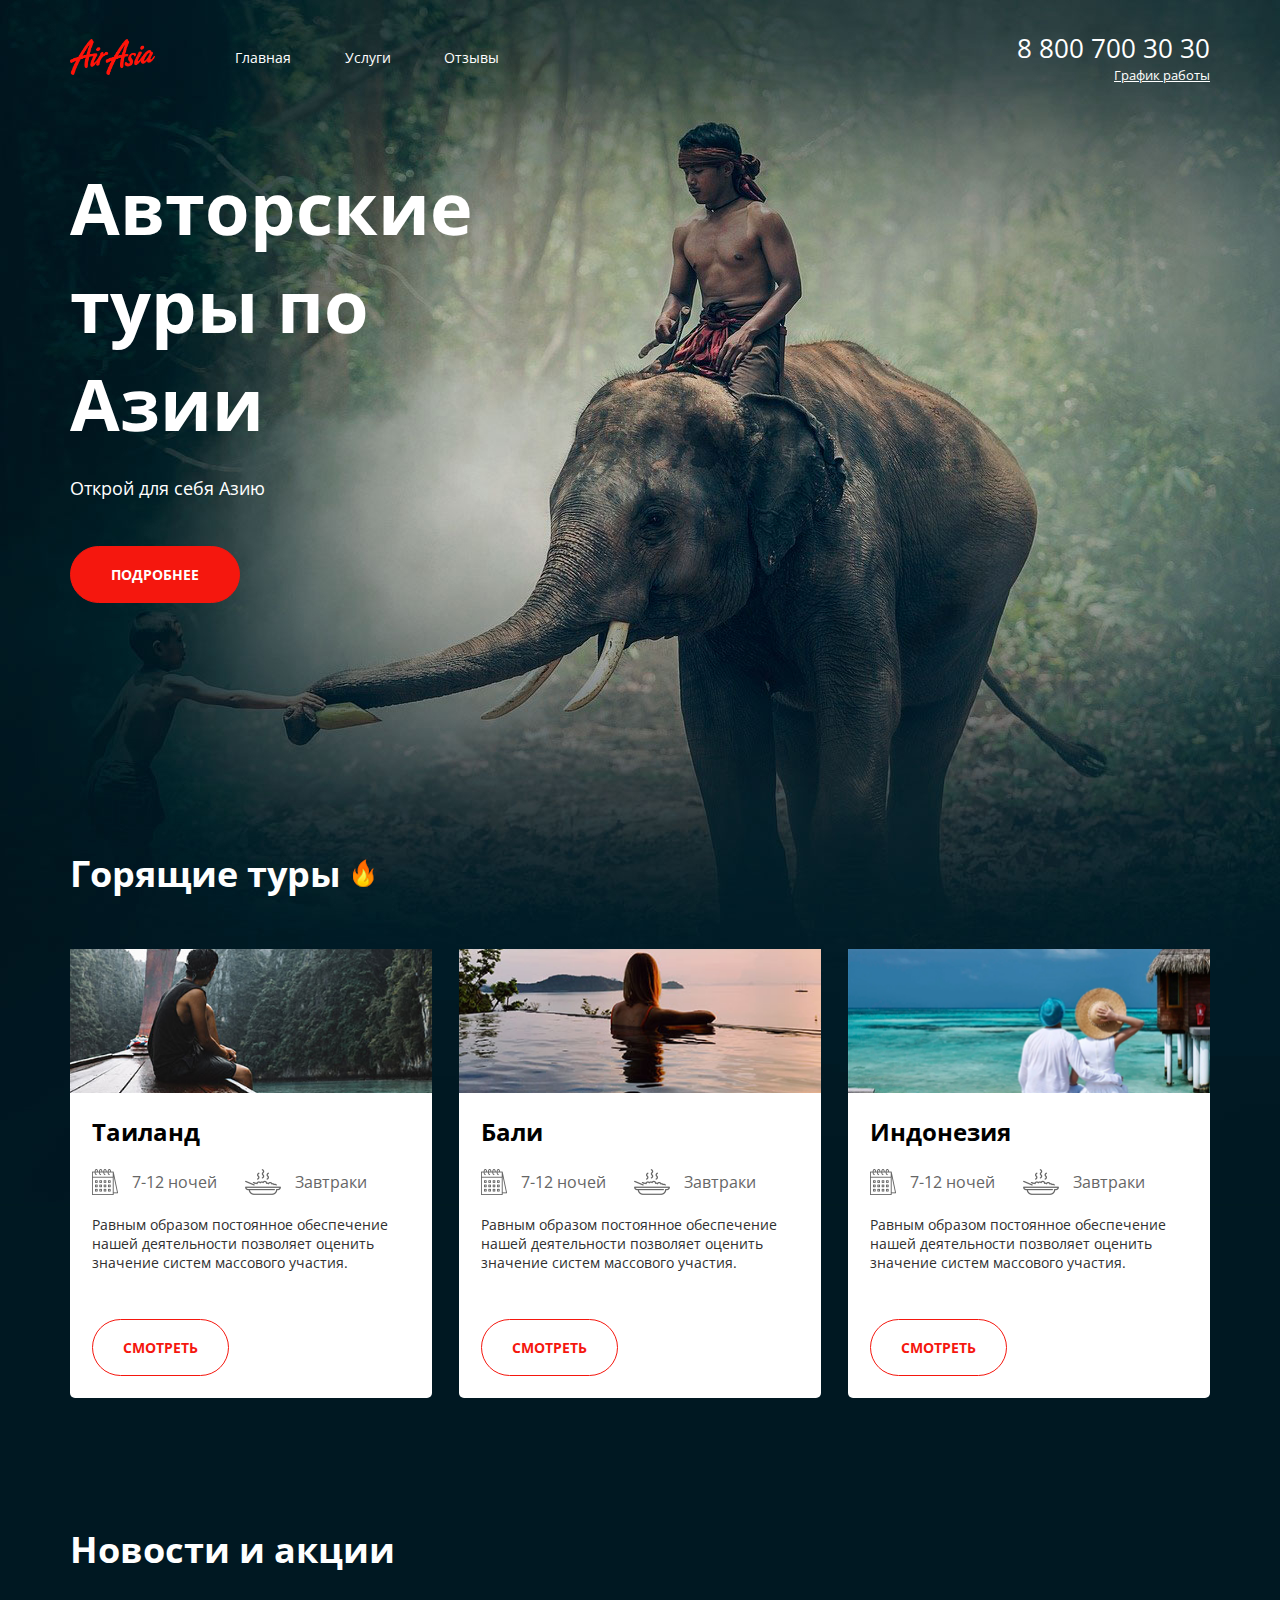
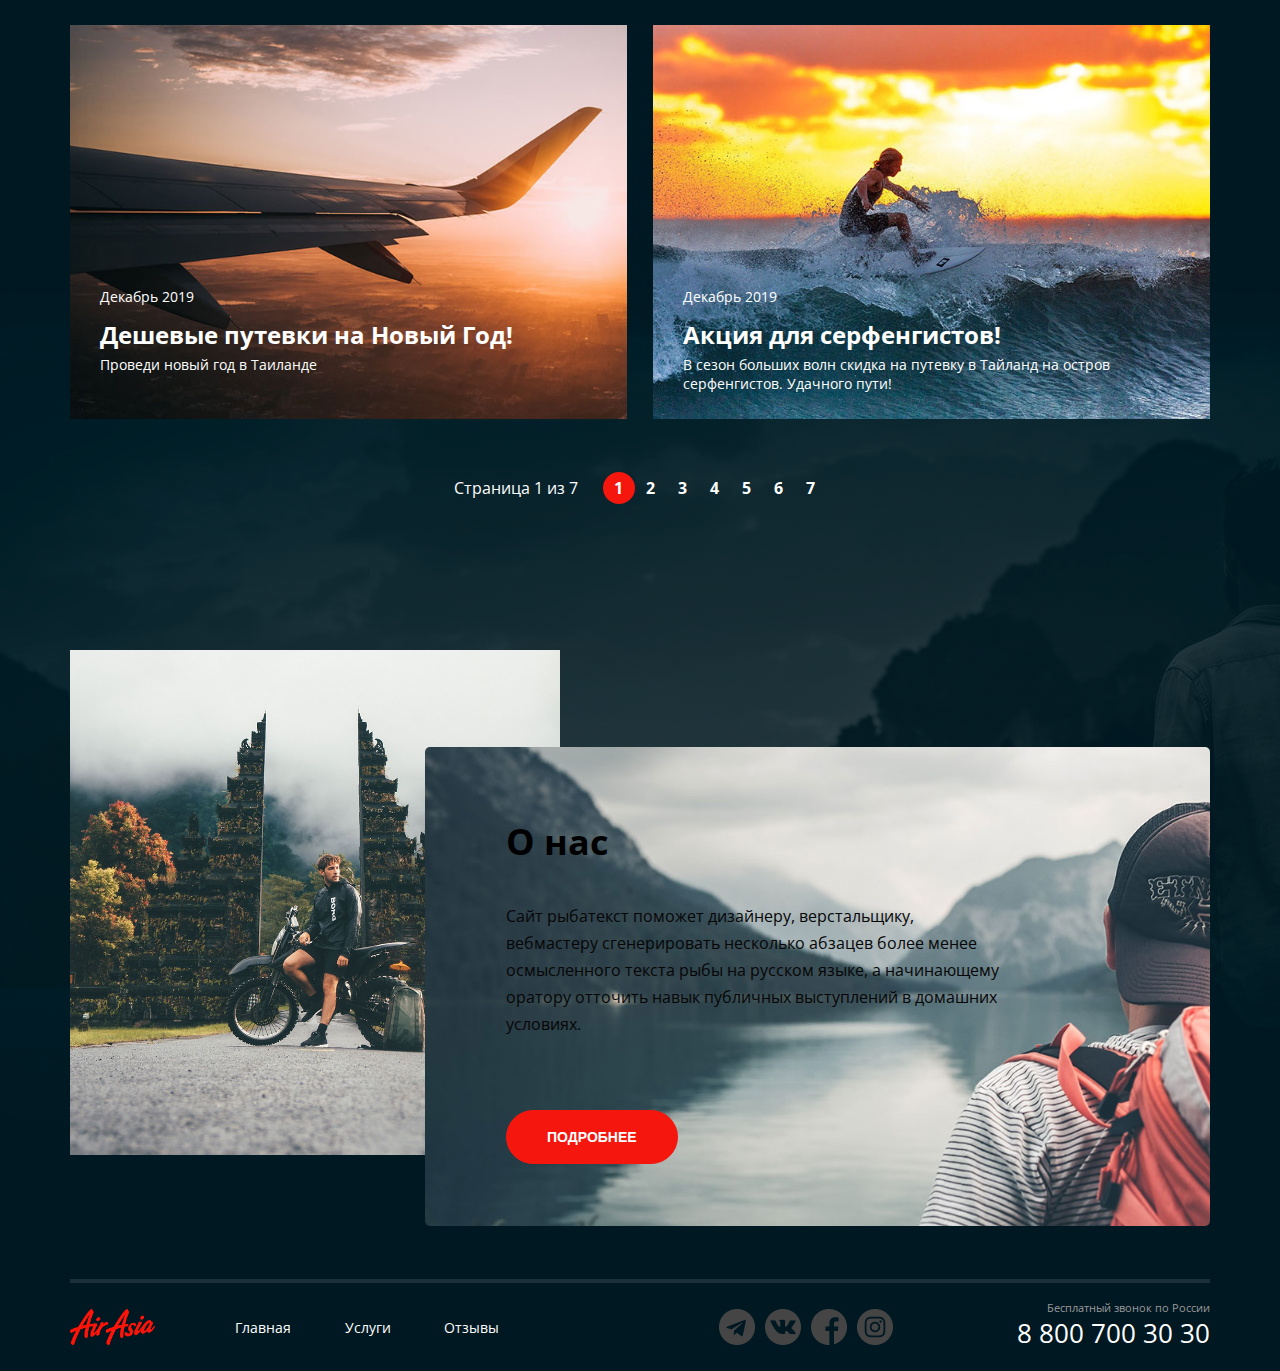
==== main.html @ 07a1208a "ТЗ#4 (работа над ошибками)" ====
<!DOCTYPE html>
<html lang="ru">

<head>
    <meta charset="UTF-8">
    <meta name="viewport" content="width=device-width, initial-scale=1.0">
    <link rel="preconnect" href="https://fonts.gstatic.com">
    <link href="https://fonts.googleapis.com/css2?family=Open+Sans:wght@400;700&display=swap" rel="stylesheet">
    <link rel="stylesheet" href="./CSS/main.css">
    <title>Главная | AirAsia</title>
</head>

<body>
    <div class="wrapper main-page-wrapper">
        <div class="wrapper__content">
            <header class="header">
                <div class="container header__container">
                    <div class="header__col">
                        <a href="./index.html" class="logo">
                            <img src="./img/logo.png" alt="logo company" class="logo__img">
                        </a>
                        <nav class="menu">
                            <ul class="menu__list">
                                <li class="menu__item">
                                    <a href="" class="menu__link menu__link--active">Главная</a>
                                </li>
                                <li class="menu__item">
                                    <a href="./services.html" class="menu__link menu__link--active">Услуги</a>
                                </li>
                                <li class="menu__item">
                                    <a href="./reviews.html" class="menu__link menu__link--active">Отзывы</a>
                                </li>
                            </ul>
                        </nav>
                    </div>
                    <div class="header__col">
                        <address class="header-contacts">
                            <a href="tel:+78007003030" class="header-contacts__phone">8 800 700 30 30</a>
                            <div class="header-contacts__link">График работы</div>
                        </address>
                    </div>
            </header>
            <main class="maincontent">
                <section class="welcome container">
                    <h1 class="welcome__title">Авторские туры по Азии</h1>
                    <div class="welcome__text">Открой для себя Азию</div>
                    <a href="#" class="welcome__button button">Подробнее</a>
                </section>
                <section class="offers container">
                    <h2 class="offers__container-title">Горящие туры</h2>
                    <ul class="offers__list">
                        <li class="offers__item">
                            <div class="offers__header">
                                <img src="./img/river.jpg" alt="river" class="offers__header-img">
                            </div>
                            <div class="offers__content">
                                <h3 class="offers__content-title">Таиланд</h3>
                                <div class="offers__features">
                                    <div class="offers__features-item">
                                        <img src="./img/calendar.png" alt="calendar" class="offers__features-icon">
                                        <div class="offers__features-text">7-12 ночей</div>
                                    </div>
                                    <div class="offers__features-item">
                                        <img src="./img/meal.png" alt="meal" class="offers__features-icon">
                                        <div class="offers__features-text">Завтраки</div>
                                    </div>
                                </div>
                                <p class="offers__text">
                                    Равным образом постоянное обеспечение нашей деятельности позволяет оценить значение
                                    систем массового участия.
                                </p>
                                <a href="#"
                                    class="offers__button offers__button--active button button_type_secondary">Смотреть</a>
                            </div>
                        </li>
                        <li class="offers__item">
                            <div class="offers__header">
                                <img src="./img/pool.jpg" alt="pool" class="offers__header-img">
                            </div>
                            <div class="offers__content">
                                <h3 class="offers__content-title">Бали</h3>
                                <div class="offers__features">
                                    <div class="offers__features-item">
                                        <img src="./img/calendar.png" alt="calendar" class="offers__features-icon">
                                        <div class="offers__features-text">7-12 ночей</div>
                                    </div>
                                    <div class="offers__features-item">
                                        <img src="./img/meal.png" alt="meal" class="offers__features-icon">
                                        <div class="offers__features-text">Завтраки</div>
                                    </div>
                                </div>
                                <p class="offers__text">
                                    Равным образом постоянное обеспечение нашей деятельности позволяет оценить значение
                                    систем массового участия.
                                </p>
                                <a href="#"
                                    class="offers__button offers__button--active button button_type_secondary">Смотреть</a>
                            </div>
                        </li>
                        <li class="offers__item">
                            <div class="offers__header">
                                <img src="./img/ocean.jpg" alt="ocean" class="offers__header-img">
                            </div>
                            <div class="offers__content">
                                <h3 class="offers__content-title">Индонезия</h3>
                                <div class="offers__features">
                                    <div class="offers__features-item">
                                        <img src="./img/calendar.png" alt="calendar" class="offers__features-icon">
                                        <div class="offers__features-text">7-12 ночей</div>
                                    </div>
                                    <div class="offers__features-item">
                                        <img src="./img/meal.png" alt="meal" class="offers__features-icon">
                                        <div class="offers__features-text">Завтраки</div>
                                    </div>
                                </div>
                                <p class="offers__text">
                                    Равным образом постоянное обеспечение нашей деятельности позволяет оценить значение
                                    систем массового участия.
                                </p>
                                <a href="#"
                                    class="offers__button offers__button--active button button_type_secondary">Смотреть</a>
                            </div>

                        </li>
                    </ul>
                </section>
                <section class="news container">
                    <h2 class="news__title-title">Новости и акции</h2>
                    <ul class="news__list">
                        <li class="news__item">
                            <img src="./img/plain.jpg" alt="airplane" class="news__img">
                            <div class="news__content">
                                <div class="news__text">Декабрь 2019</div>
                                <h3 class="news__title">Дешевые путевки на Новый Год!</h3>
                                <div class="news__text">Проведи новый год в Таиланде</div>
                            </div>
                        </li>
                        <li class="news__item">
                            <img src="./img/surfer.jpg" alt="surfing" class="news__img">
                            <div class="news__content">
                                <div class="news__text">Декабрь 2019</div>
                                <h3 class="news__title">Акция для серфенгистов!</h3>
                                <div class="news__text">В сезон больших волн скидка на путевку в Тайланд на остров
                                    серфенгистов. Удачного пути!</div>
                            </div>
                        </li>
                    </ul>
                    <div class="paginator">
                        <div class="paginator__display">Страница 1 из 7</div>
                        <a href="#" class="paginator__prev"></a>
                        <ul class="paginator__list">
                            <li class="paginator__item paginator__item--active">
                                <a href="#" class="paginator__link">1</a>
                            </li>
                            <li class="paginator__item"><a href="#" class="paginator__link">2</a></li>
                            <li class="paginator__item"><a href="#" class="paginator__link">3</a></li>
                            <li class="paginator__item"><a href="#" class="paginator__link">4</a></li>
                            <li class="paginator__item"><a href="#" class="paginator__link">5</a></li>
                            <li class="paginator__item"><a href="#" class="paginator__link">6</a></li>
                            <li class="paginator__item"><a href="#" class="paginator__link">7</a></li>
                        </ul>
                        <a href="#" class="paginator__next"></a>
                    </div>
                </section>
                <section class="about container">
                    <div class="about__content">
                        <h2 class="about__title">О нас</h2>
                        <div class="about__text">
                            Сайт рыбатекст поможет дизайнеру, верстальщику, вебмастеру сгенерировать
                            несколько
                            абзацев более менее осмысленного текста рыбы на русском языке, а начинающему
                            оратору
                            отточить навык публичных выступлений в домашних условиях.
                        </div>
                        <button class="about__button button">Подробнее</button>
                    </div>
                </section>
            </main>
        </div>
        <footer class="footer">
            <div class="container footer__container">
                <div class="footer__col">
                    <a href="#" class="logo">
                        <img src="./img/logo.png" alt="logo company" class="logo__img">
                    </a>
                    <nav class="menu">
                        <ul class="menu__list">
                            <li class="menu__item">
                                <a href="" class="menu__link menu__link--active">Главная</a>
                            </li>
                            <li class="menu__item">
                                <a href="./services.html" class="menu__link menu__link--active">Услуги</a>
                            </li>
                            <li class="menu__item">
                                <a href="./reviews.html" class="menu__link menu__link--active">Отзывы</a>
                            </li>
                        </ul>
                    </nav>
                    <ul class="networks">
                        <li class="networks__item networks__item--icon--telegram">
                            <a href="" class="networks__link"></a>
                        </li>
                        <li class="networks__item networks__item--icon--vk">
                            <a href="" class="networks__link"></a>
                        </li>
                        <li class="networks__item networks__item--icon--facebook">
                            <a href="" class="networks__link"></a>
                        </li>
                        <li class="networks__item networks__item--icon--instagram">
                            <a href="" class="networks__link"></a>
                        </li>
                    </ul>
                </div>
                <div class="footer__col">
                    <address class="footer-contacts">
                        <div class="footer-contacts__info">Бесплатный звонок по России</div>
                        <a href="tel:+78007003030" class="footer-contacts__phone">8 800 700 30 30</a>
                    </address>
                </div>
        </footer>
    </div>

</body>

</html>
---- CSS/main.css ----
@import url('./layout/base.css');

@import url('./blocks/header.css');
@import url('./blocks/logo.css');
@import url('./blocks/menu.css');
@import url('./blocks/header-contacts.css');
@import url('./blocks/welcome.css');
@import url('./blocks/offers.css');
@import url('./blocks/news.css');
@import url('./blocks/paginator.css');
@import url('./blocks/about.css');
@import url('./blocks/footer.css');
@import url('./blocks/networks.css');
@import url('./blocks/footer-contacts.css');
@import url('./blocks/breadcrumbs.css');
@import url('./blocks/button.css');
@import url('./blocks/page.css');
@import url('./blocks/patners.css');
@import url('./blocks/service.css');
@import url('./blocks/services.css');
@import url('./blocks/topline.css');
@import url('./blocks/avatar.css');
@import url('./blocks/central.css');
@import url('./blocks/controls.css');
@import url('./blocks/form.css');
@import url('./blocks/hello.css');
@import url('./blocks/inner.css');
@import url('./blocks/review.css');
@import url('./blocks/reviews.css');
@import url('./blocks/separator.css');
@import url('./blocks/tag.css');
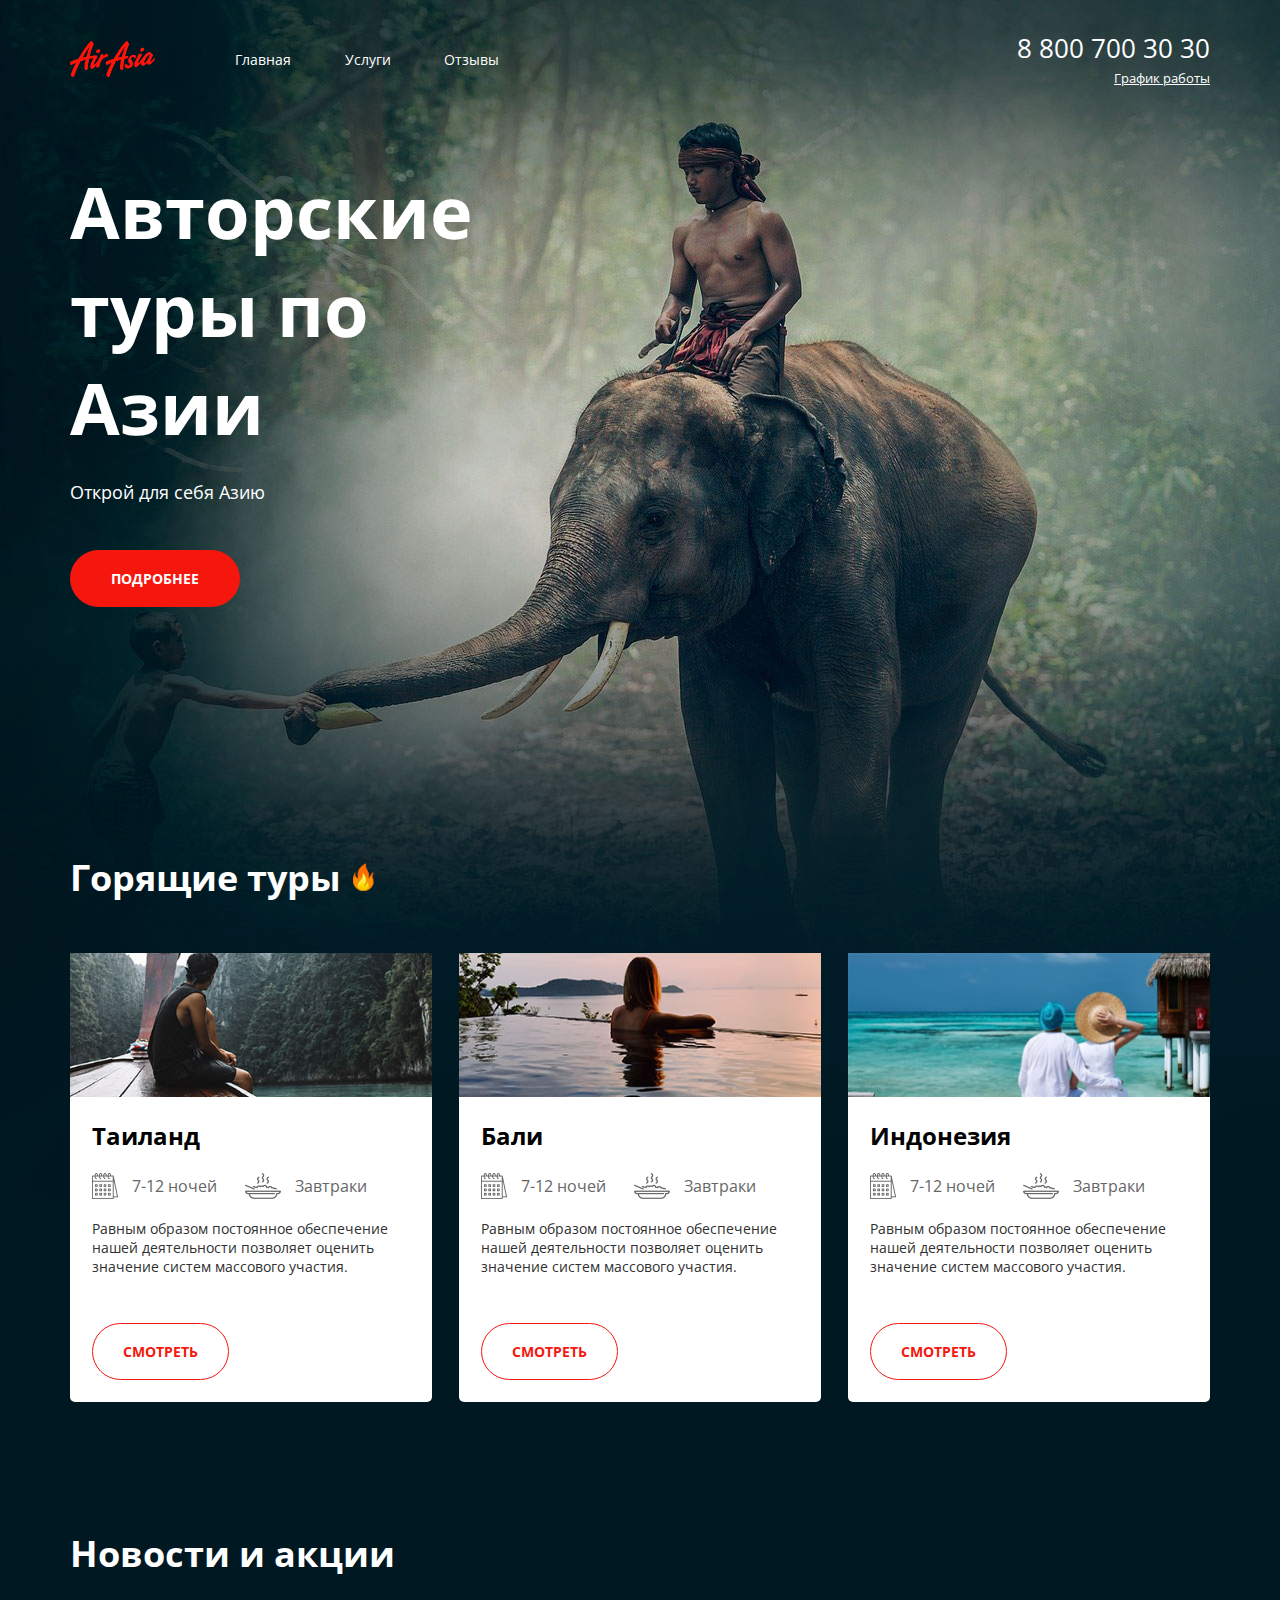
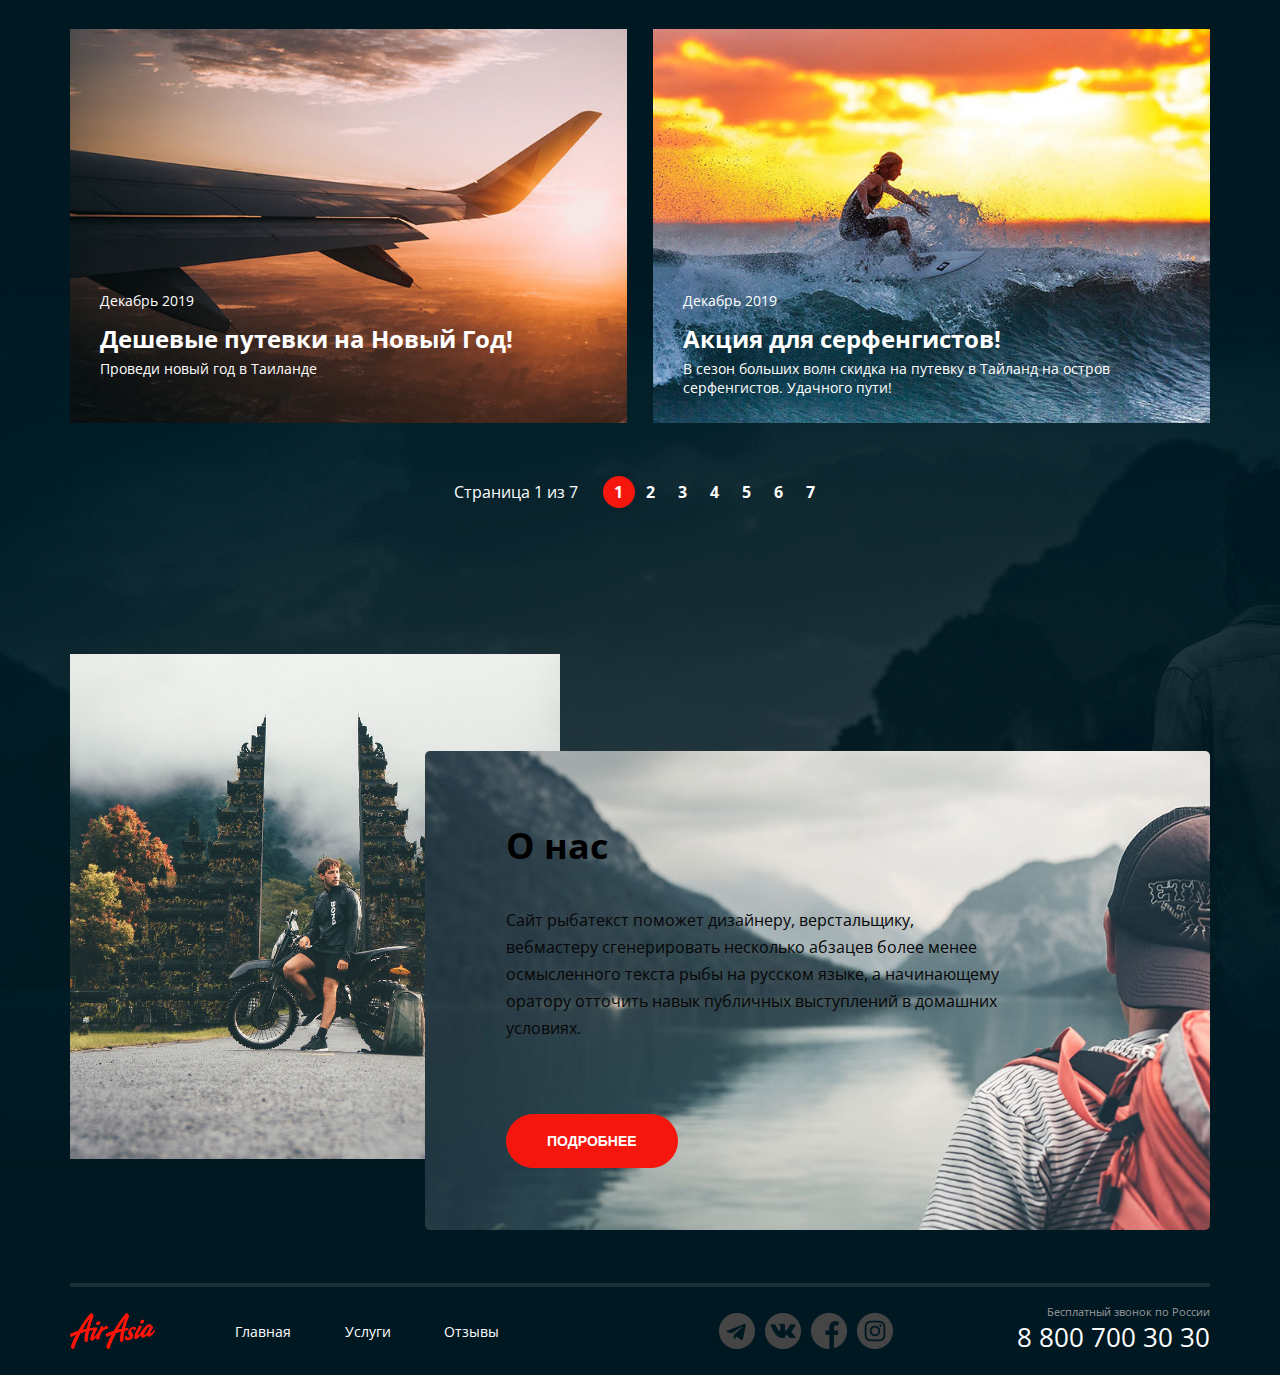
==== commit c1df8237: "ТЗ#4 (окончательно)" ====
--- a/main.html
+++ b/main.html
@@ -36,7 +36,17 @@
                     <div class="header__col">
                         <address class="header-contacts">
                             <a href="tel:+78007003030" class="header-contacts__phone">8 800 700 30 30</a>
-                            <div class="header-contacts__link">График работы</div>
+                            <div class="contact__schedule">
+                                <a href="#" class="header-contacts__link">График работы</a>
+                                <div class="contact__drop">
+                                    <ul class="contact__list">
+                                        <li class="contact__item">
+                                            <strong>пн-вс: 09:00 - 20:00</strong>
+                                        </li>
+                                        <li class="contact__item">Обед: 14:00-14:30</li>
+                                    </ul>
+                                </div>
+                            </div>
                         </address>
                     </div>
             </header>
--- a/CSS/main.css
+++ b/CSS/main.css
@@ -28,4 +28,5 @@
 @import url('./blocks/review.css');
 @import url('./blocks/reviews.css');
 @import url('./blocks/separator.css');
-@import url('./blocks/tag.css');+@import url('./blocks/tag.css');
+@import url('./blocks/contact.css');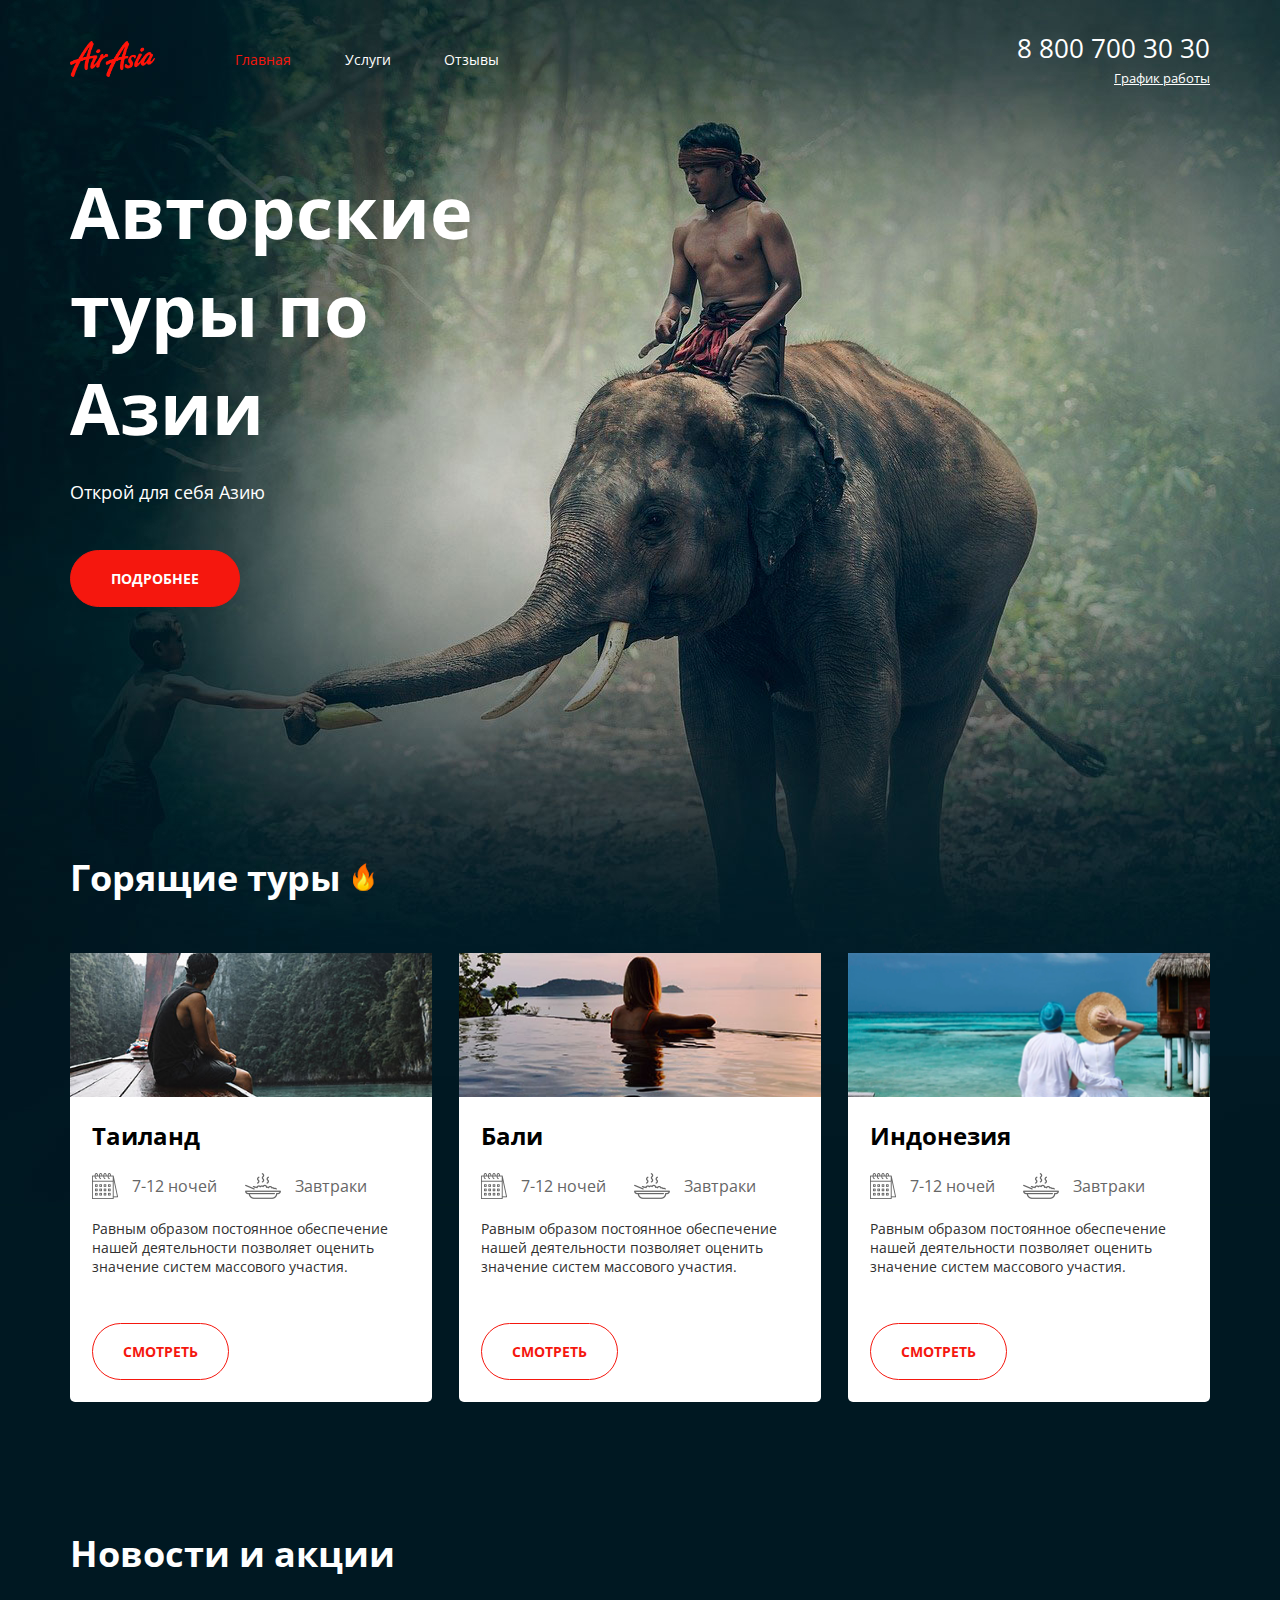
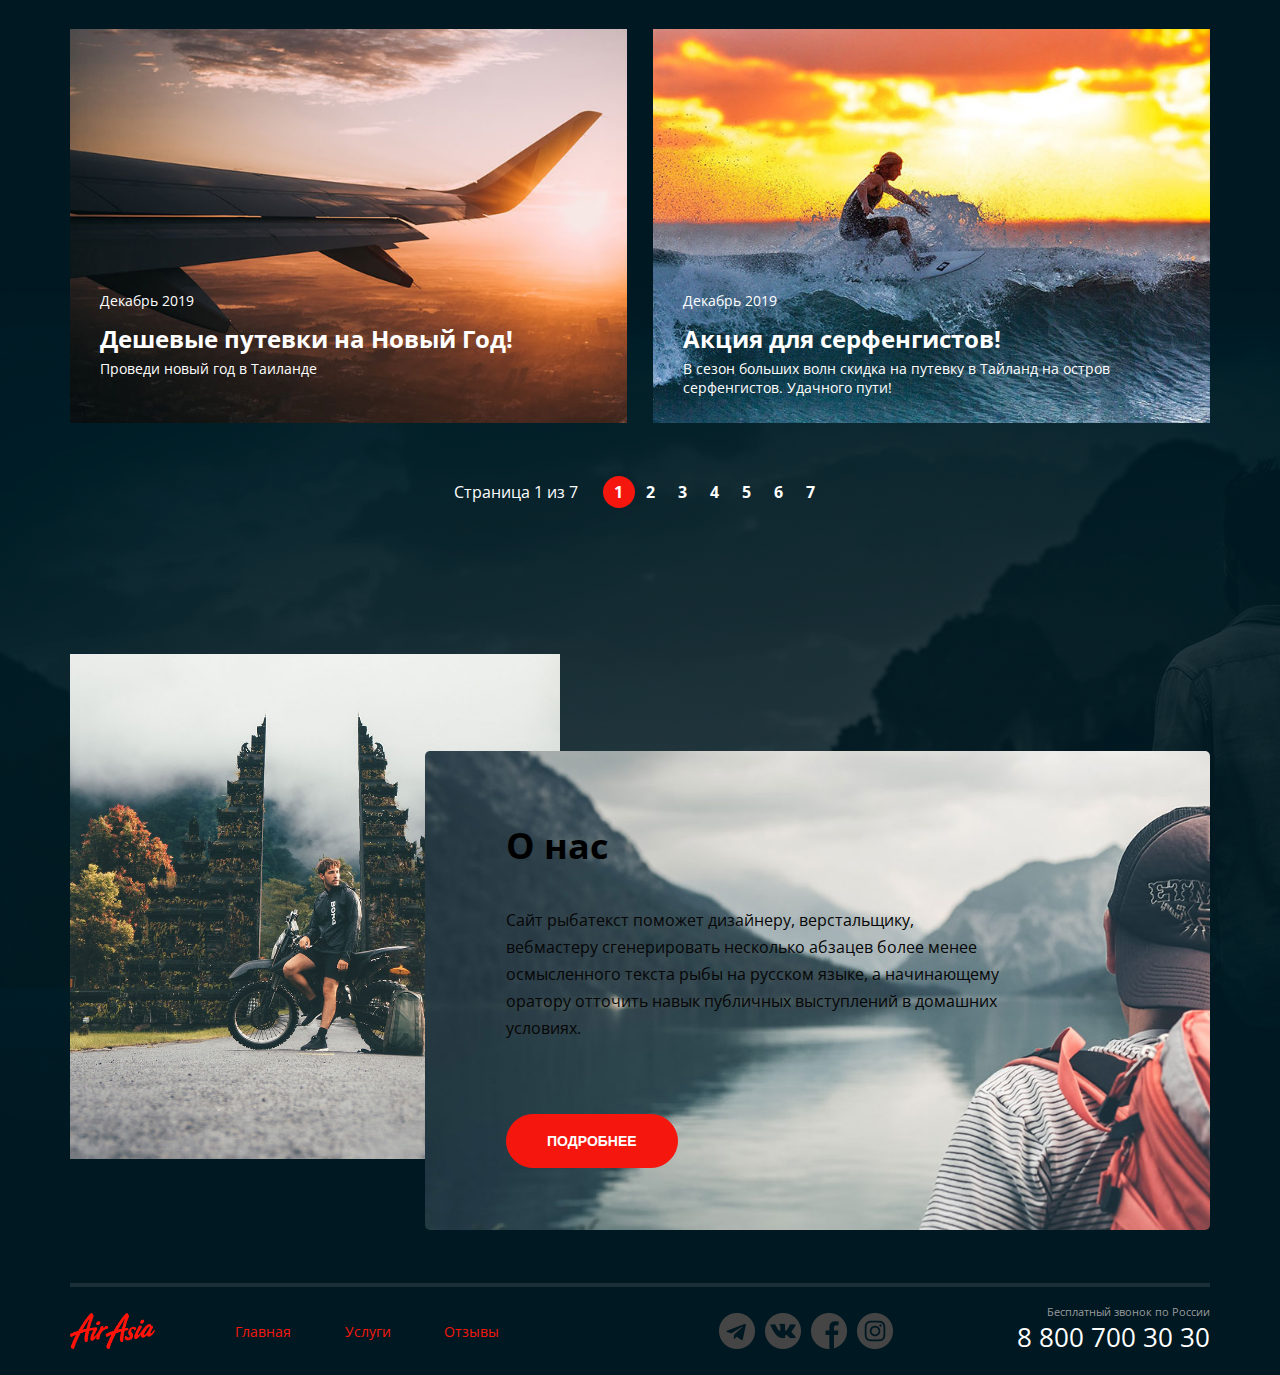
==== commit 06a40a2a: "ТЗ#4 (работа над ошибками)" ====
--- a/main.html
+++ b/main.html
@@ -25,10 +25,10 @@
                                     <a href="" class="menu__link menu__link--active">Главная</a>
                                 </li>
                                 <li class="menu__item">
-                                    <a href="./services.html" class="menu__link menu__link--active">Услуги</a>
+                                    <a href="./services.html" class="menu__link">Услуги</a>
                                 </li>
                                 <li class="menu__item">
-                                    <a href="./reviews.html" class="menu__link menu__link--active">Отзывы</a>
+                                    <a href="./reviews.html" class="menu__link">Отзывы</a>
                                 </li>
                             </ul>
                         </nav>
